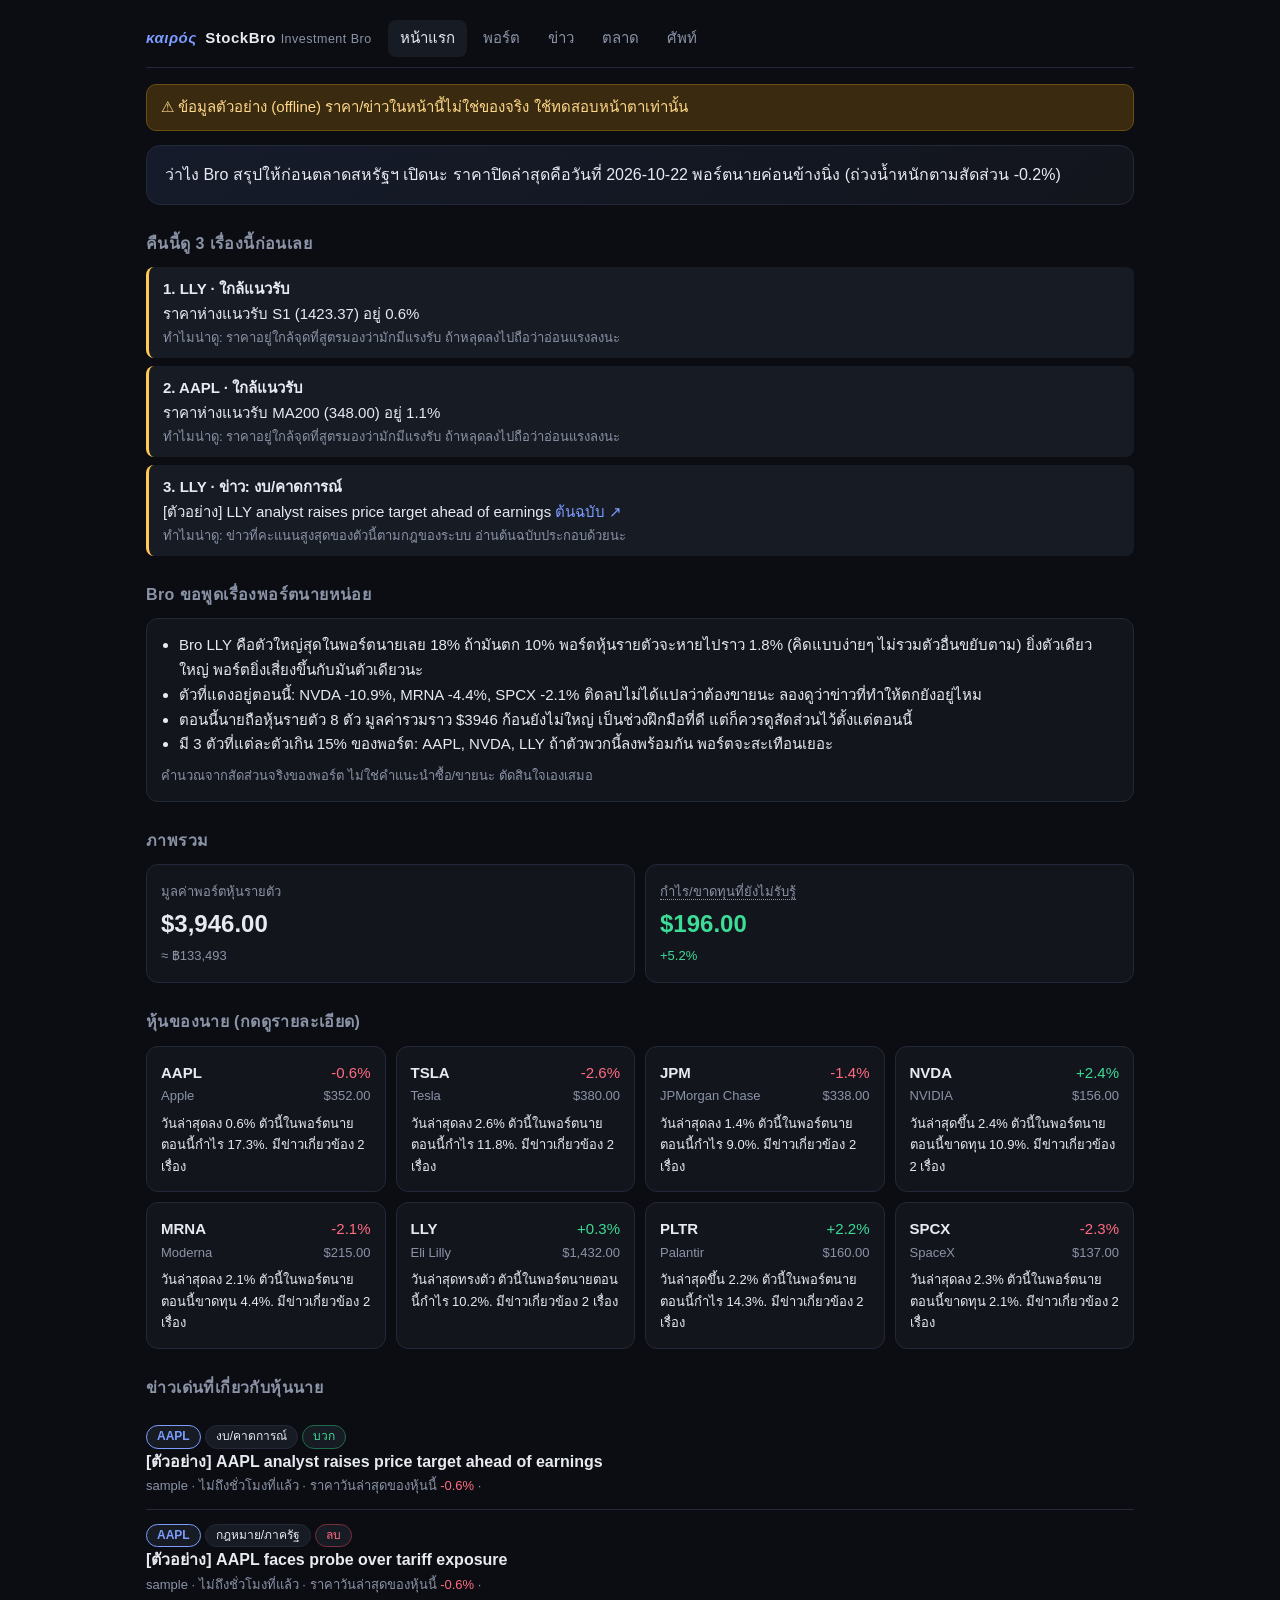
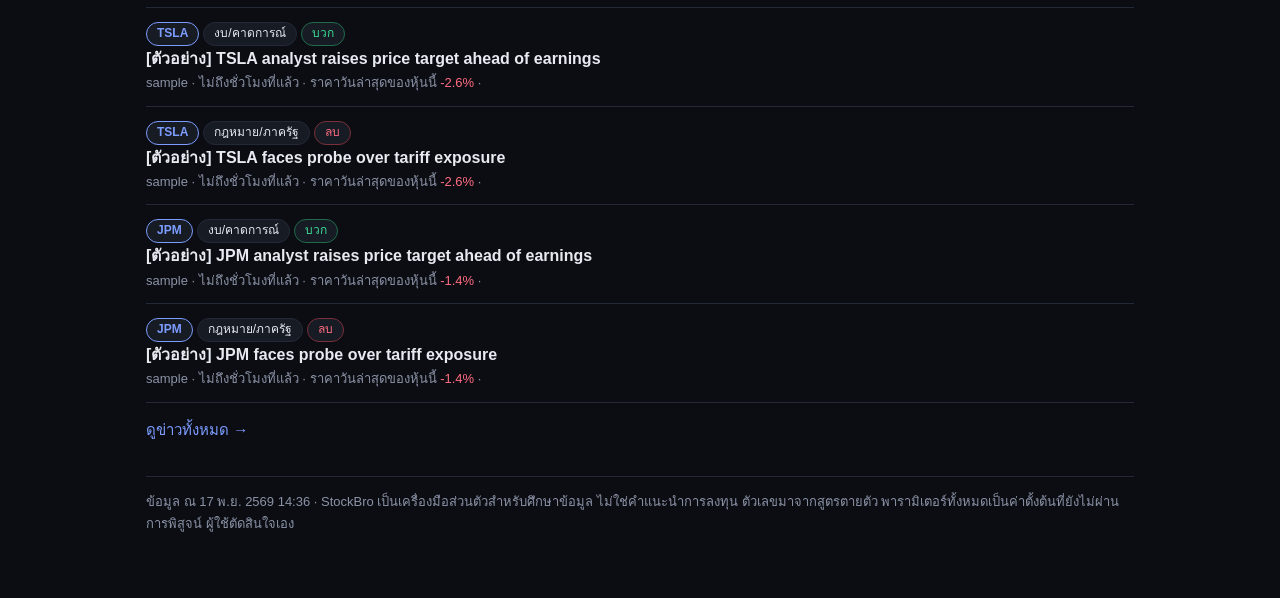
==== site/index.html @ 5d42bcf0 "StockBro v0.3" ====
<!doctype html>
<html lang="th">
<head>
  <meta charset="utf-8">
  <meta name="viewport" content="width=device-width,initial-scale=1">
  <title>หน้าแรก · StockBro</title>
  <link rel="stylesheet" href="style.css">
</head>
<body data-page="index">
  <div class="wrap" id="app">กำลังโหลด…</div>
  <script src="app.js" defer></script>
</body>
</html>
---- site/style.css ----
/* StockBro · ธีมมืด · ใช้ร่วมทุกหน้า */
:root{
  --bg:#0b0d12; --panel:#12151c; --panel2:#171b24; --line:#232938;
  --tx:#e7eaf1; --mut:#8b93a7;
  --up:#3ddc97; --dn:#ff6b81; --warn:#ffc857; --acc:#7c9cff;
}
*{box-sizing:border-box}
body{margin:0;background:var(--bg);color:var(--tx);
  font:15px/1.65 -apple-system,"Sukhumvit Set","Noto Sans Thai",Helvetica,sans-serif}
.wrap{max-width:1020px;margin:0 auto;padding:14px 16px 64px}
a{color:var(--acc);text-decoration:none}
a:hover{text-decoration:underline}

/* nav */
nav{display:flex;gap:4px;flex-wrap:wrap;align-items:center;border-bottom:1px solid var(--line);padding:6px 0 10px;margin-bottom:16px}
nav .logo{font-weight:800;letter-spacing:.5px;margin-right:12px;color:var(--tx)}
nav .logo:hover{text-decoration:none}
nav .logo .mark{color:var(--acc);font-style:italic;margin-right:4px}
nav .logo small{font-weight:400;color:var(--mut)}
nav a.link{padding:6px 12px;border-radius:8px;color:var(--mut)}
nav a.link.on,nav a.link:hover{background:var(--panel2);color:var(--tx);text-decoration:none}

/* type */
h1{font-size:22px;margin:4px 0 10px}
h2{font-size:16px;margin:26px 0 10px;color:var(--mut);letter-spacing:.4px;font-weight:600}
.mut{color:var(--mut)} .up{color:var(--up)} .dn{color:var(--dn)} .warn{color:var(--warn)} .small{font-size:13px}

/* blocks */
.banner{background:#3a2a10;border:1px solid #6b4d12;color:#ffd98a;padding:10px 14px;border-radius:10px;margin-bottom:14px}
.hello{background:linear-gradient(135deg,#161b2b,#12151c);border:1px solid var(--line);border-radius:14px;padding:16px 18px;font-size:16px}
.grid{display:grid;grid-template-columns:repeat(auto-fit,minmax(230px,1fr));gap:10px}
.card{background:var(--panel);border:1px solid var(--line);border-radius:12px;padding:14px;display:block;color:var(--tx)}
a.card:hover{border-color:var(--acc);text-decoration:none}
.kpi b{display:block;font-size:24px}
.row{display:flex;justify-content:space-between;gap:8px;align-items:baseline}
.todo{border-left:3px solid var(--warn);background:var(--panel2);border-radius:8px;padding:10px 14px;margin-bottom:8px}
.say{background:var(--panel2);border-radius:10px;padding:12px 14px;margin:8px 0}
.err{background:#2a1218;border:1px solid #6b2433;border-radius:10px;padding:14px;color:#ffb4c0}
.foot{margin-top:34px;color:var(--mut);font-size:13px;border-top:1px solid var(--line);padding-top:14px}

/* chips */
.chip{display:inline-block;background:var(--panel2);border:1px solid var(--line);border-radius:999px;padding:1px 10px;font-size:12px;margin-right:4px}
.chip.pos{border-color:#1f6b4c;color:var(--up)}
.chip.neg{border-color:#7a2f3b;color:var(--dn)}
.chip.tk{border-color:var(--acc);color:var(--acc);font-weight:700}
.lv{display:flex;gap:6px;flex-wrap:wrap}

/* news */
.news{border-bottom:1px solid var(--line);padding:12px 0}
.news .t{font-size:16px;font-weight:600}
.news .en{color:var(--mut);font-size:13px}

/* table + inputs */
.tablewrap{overflow-x:auto}
table{width:100%;border-collapse:collapse}
th,td{padding:8px 6px;border-bottom:1px solid var(--line);text-align:right}
th:first-child,td:first-child{text-align:left}
th{color:var(--mut);font-weight:500;font-size:13px}
input{background:var(--panel2);border:1px solid var(--line);color:var(--tx);border-radius:6px;padding:5px 7px;width:92px;text-align:right;font:inherit}
button{background:var(--panel2);border:1px solid var(--line);color:var(--tx);border-radius:8px;padding:6px 12px;cursor:pointer;font:inherit}
button:hover,button.on{border-color:var(--acc)}

/* glossary tooltip link */
a.term{color:inherit;border-bottom:1px dotted var(--mut)}
a.term:hover{color:var(--acc);text-decoration:none}

/* chart */
svg text{fill:#8b93a7;font-size:11px}

@media(max-width:640px){.hide-m{display:none}}
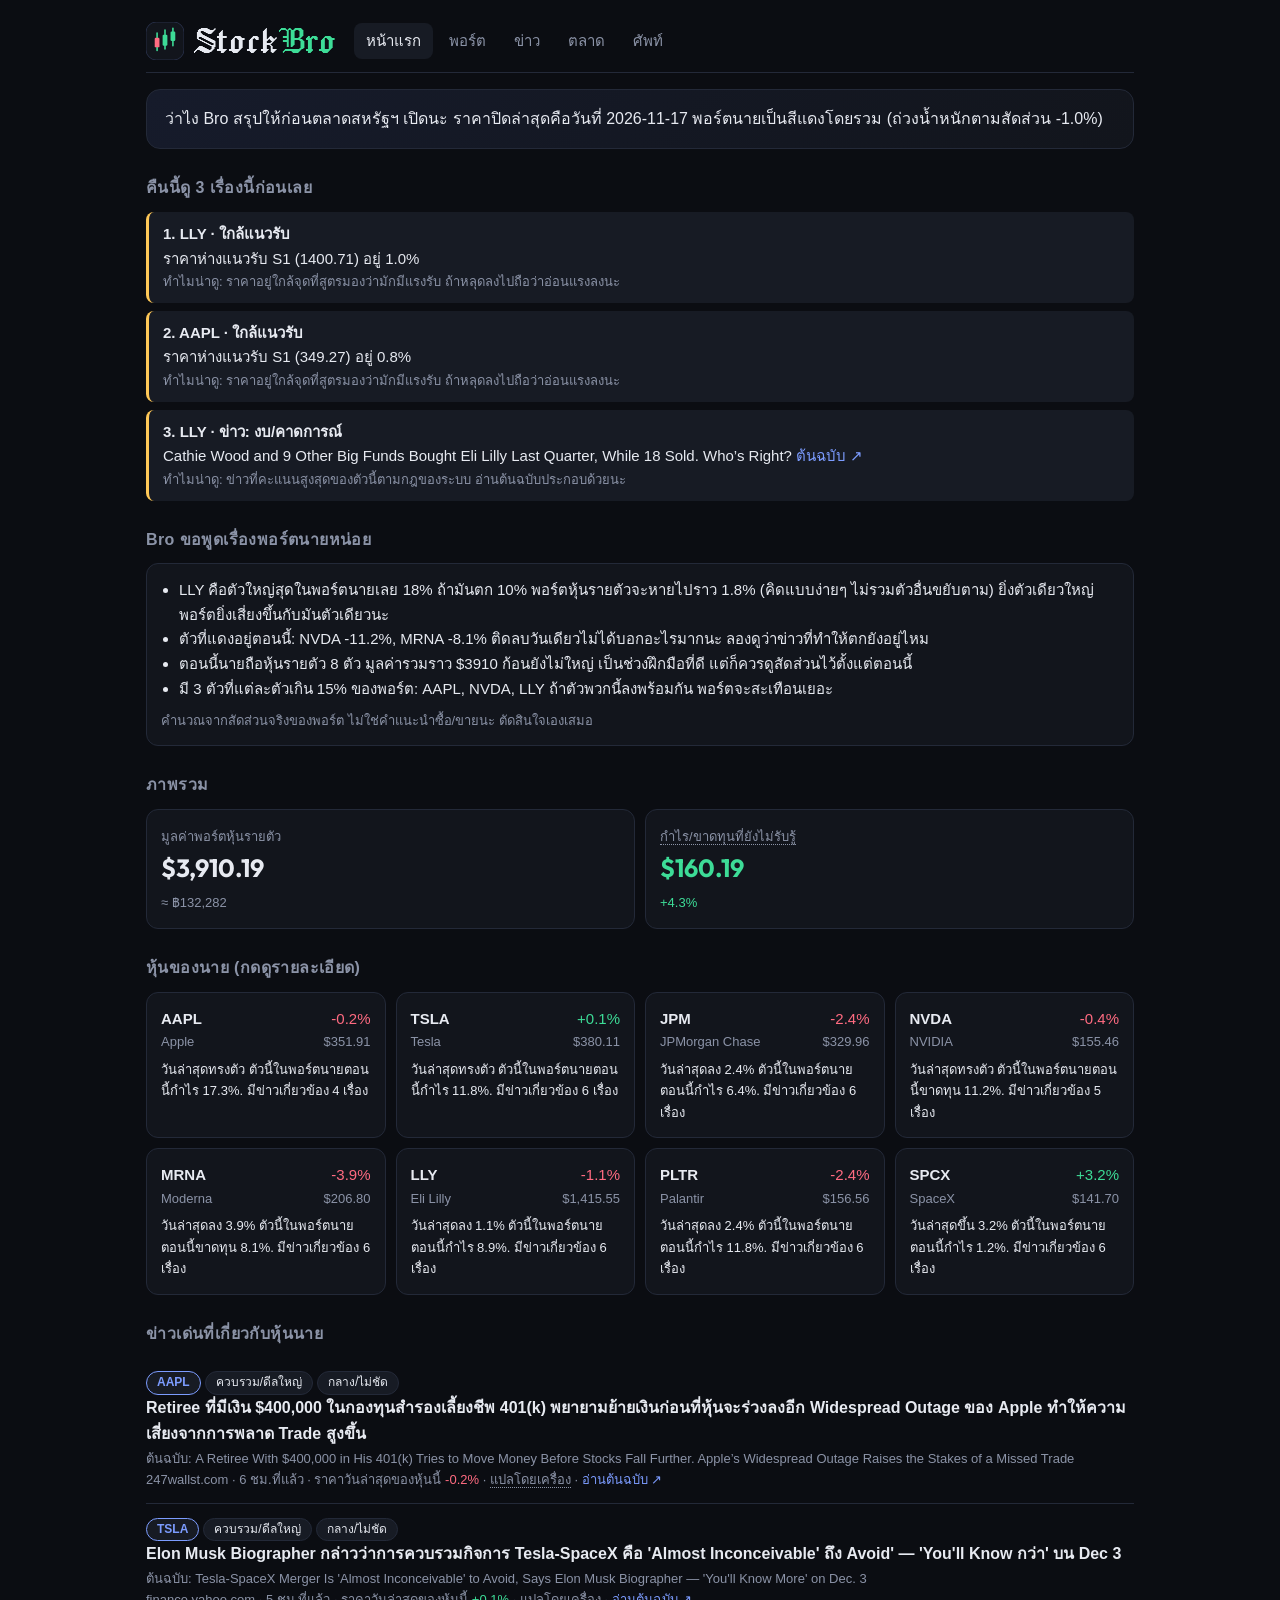
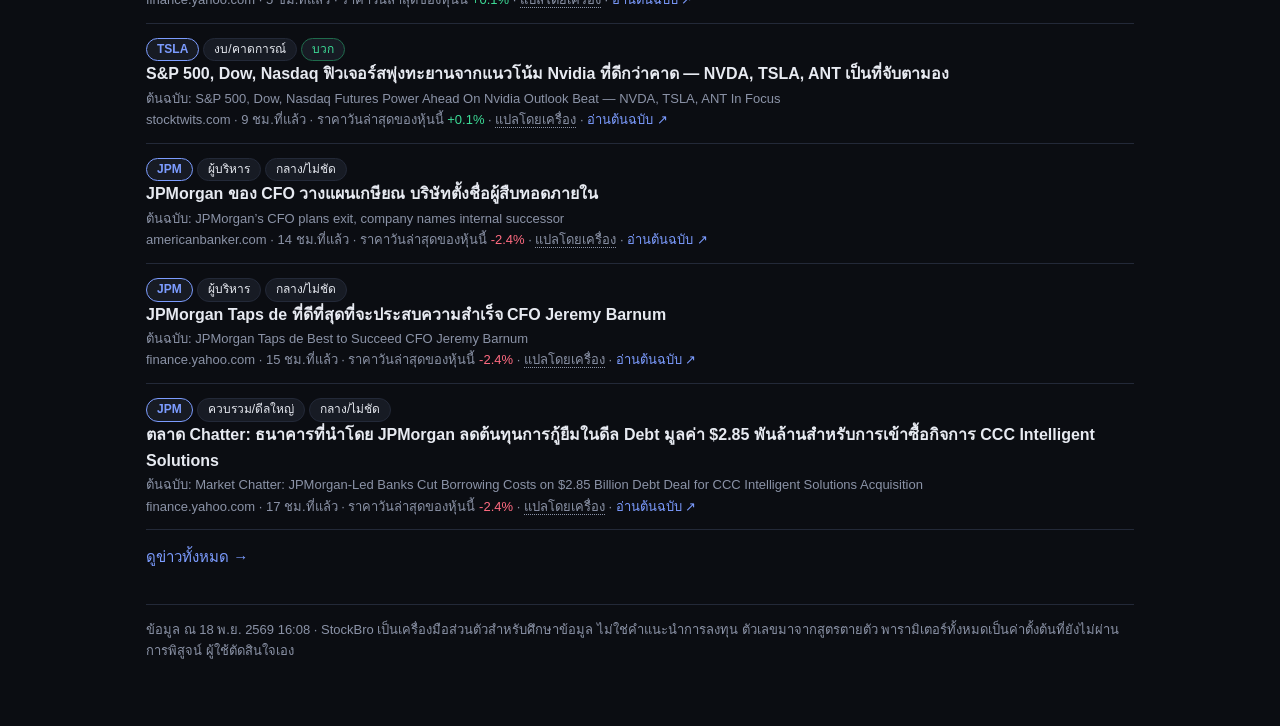
==== commit 1def1018: "update stock bro" ====
--- a/site/index.html
+++ b/site/index.html
@@ -4,6 +4,10 @@
   <meta charset="utf-8">
   <meta name="viewport" content="width=device-width,initial-scale=1">
   <title>หน้าแรก · StockBro</title>
+  <link rel="icon" type="image/svg+xml" href="favicon.svg">
+  <link rel="preconnect" href="https://fonts.googleapis.com">
+  <link rel="preconnect" href="https://fonts.gstatic.com" crossorigin>
+  <link href="https://fonts.googleapis.com/css2?family=Anuphan:wght@400;500;600&family=Outfit:wght@600;700&display=swap" rel="stylesheet">
   <link rel="stylesheet" href="style.css">
 </head>
 <body data-page="index">
--- a/site/style.css
+++ b/site/style.css
@@ -1,4 +1,6 @@
-/* StockBro · ธีมมืด · ใช้ร่วมทุกหน้า */
+@font-face{font-family:"Jacquard 24";src:url(fonts/jacquard-24-latin-400-normal.woff2) format("woff2");font-display:swap} /* ใช้เฉพาะโลโก้ SIL OFL */
+/* StockBro · ธีมมืด · ใช้ร่วมทุกหน้า
+   ฟอนต์: Outfit (ชื่อ/ตัวเลขหัวข้อ, กลมเป็นกันเอง) + Anuphan (ภาษาไทย, นุ่ม) โหลดจาก Google Fonts ใน <head> ของแต่ละหน้า */
 :root{
   --bg:#0b0d12; --panel:#12151c; --panel2:#171b24; --line:#232938;
   --tx:#e7eaf1; --mut:#8b93a7;
@@ -6,22 +8,22 @@
 }
 *{box-sizing:border-box}
 body{margin:0;background:var(--bg);color:var(--tx);
-  font:15px/1.65 -apple-system,"Sukhumvit Set","Noto Sans Thai",Helvetica,sans-serif}
+  font:15px/1.65 "Prompt","Sukhumvit Set","Noto Sans Thai",-apple-system,Helvetica,sans-serif}
 .wrap{max-width:1020px;margin:0 auto;padding:14px 16px 64px}
 a{color:var(--acc);text-decoration:none}
 a:hover{text-decoration:underline}
 
 /* nav */
 nav{display:flex;gap:4px;flex-wrap:wrap;align-items:center;border-bottom:1px solid var(--line);padding:6px 0 10px;margin-bottom:16px}
-nav .logo{font-weight:800;letter-spacing:.5px;margin-right:12px;color:var(--tx)}
+nav .logo{display:flex;align-items:center;gap:10px;margin-right:14px;color:var(--tx);font:400 42px/1 "Jacquard 24",serif}
 nav .logo:hover{text-decoration:none}
-nav .logo .mark{color:var(--acc);font-style:italic;margin-right:4px}
-nav .logo small{font-weight:400;color:var(--mut)}
+nav .logo svg{width:38px;height:38px;flex:none}
+nav .logo i{font-style:normal;color:#3ddc97}
 nav a.link{padding:6px 12px;border-radius:8px;color:var(--mut)}
 nav a.link.on,nav a.link:hover{background:var(--panel2);color:var(--tx);text-decoration:none}
 
 /* type */
-h1{font-size:22px;margin:4px 0 10px}
+h1{font-family:"Outfit","Anuphan",sans-serif;font-size:23px;margin:4px 0 10px}
 h2{font-size:16px;margin:26px 0 10px;color:var(--mut);letter-spacing:.4px;font-weight:600}
 .mut{color:var(--mut)} .up{color:var(--up)} .dn{color:var(--dn)} .warn{color:var(--warn)} .small{font-size:13px}
 
@@ -31,7 +33,7 @@
 .grid{display:grid;grid-template-columns:repeat(auto-fit,minmax(230px,1fr));gap:10px}
 .card{background:var(--panel);border:1px solid var(--line);border-radius:12px;padding:14px;display:block;color:var(--tx)}
 a.card:hover{border-color:var(--acc);text-decoration:none}
-.kpi b{display:block;font-size:24px}
+.kpi b{display:block;font-size:25px;font-family:"Outfit","Anuphan",sans-serif}
 .row{display:flex;justify-content:space-between;gap:8px;align-items:baseline}
 .todo{border-left:3px solid var(--warn);background:var(--panel2);border-radius:8px;padding:10px 14px;margin-bottom:8px}
 .say{background:var(--panel2);border-radius:10px;padding:12px 14px;margin:8px 0}
